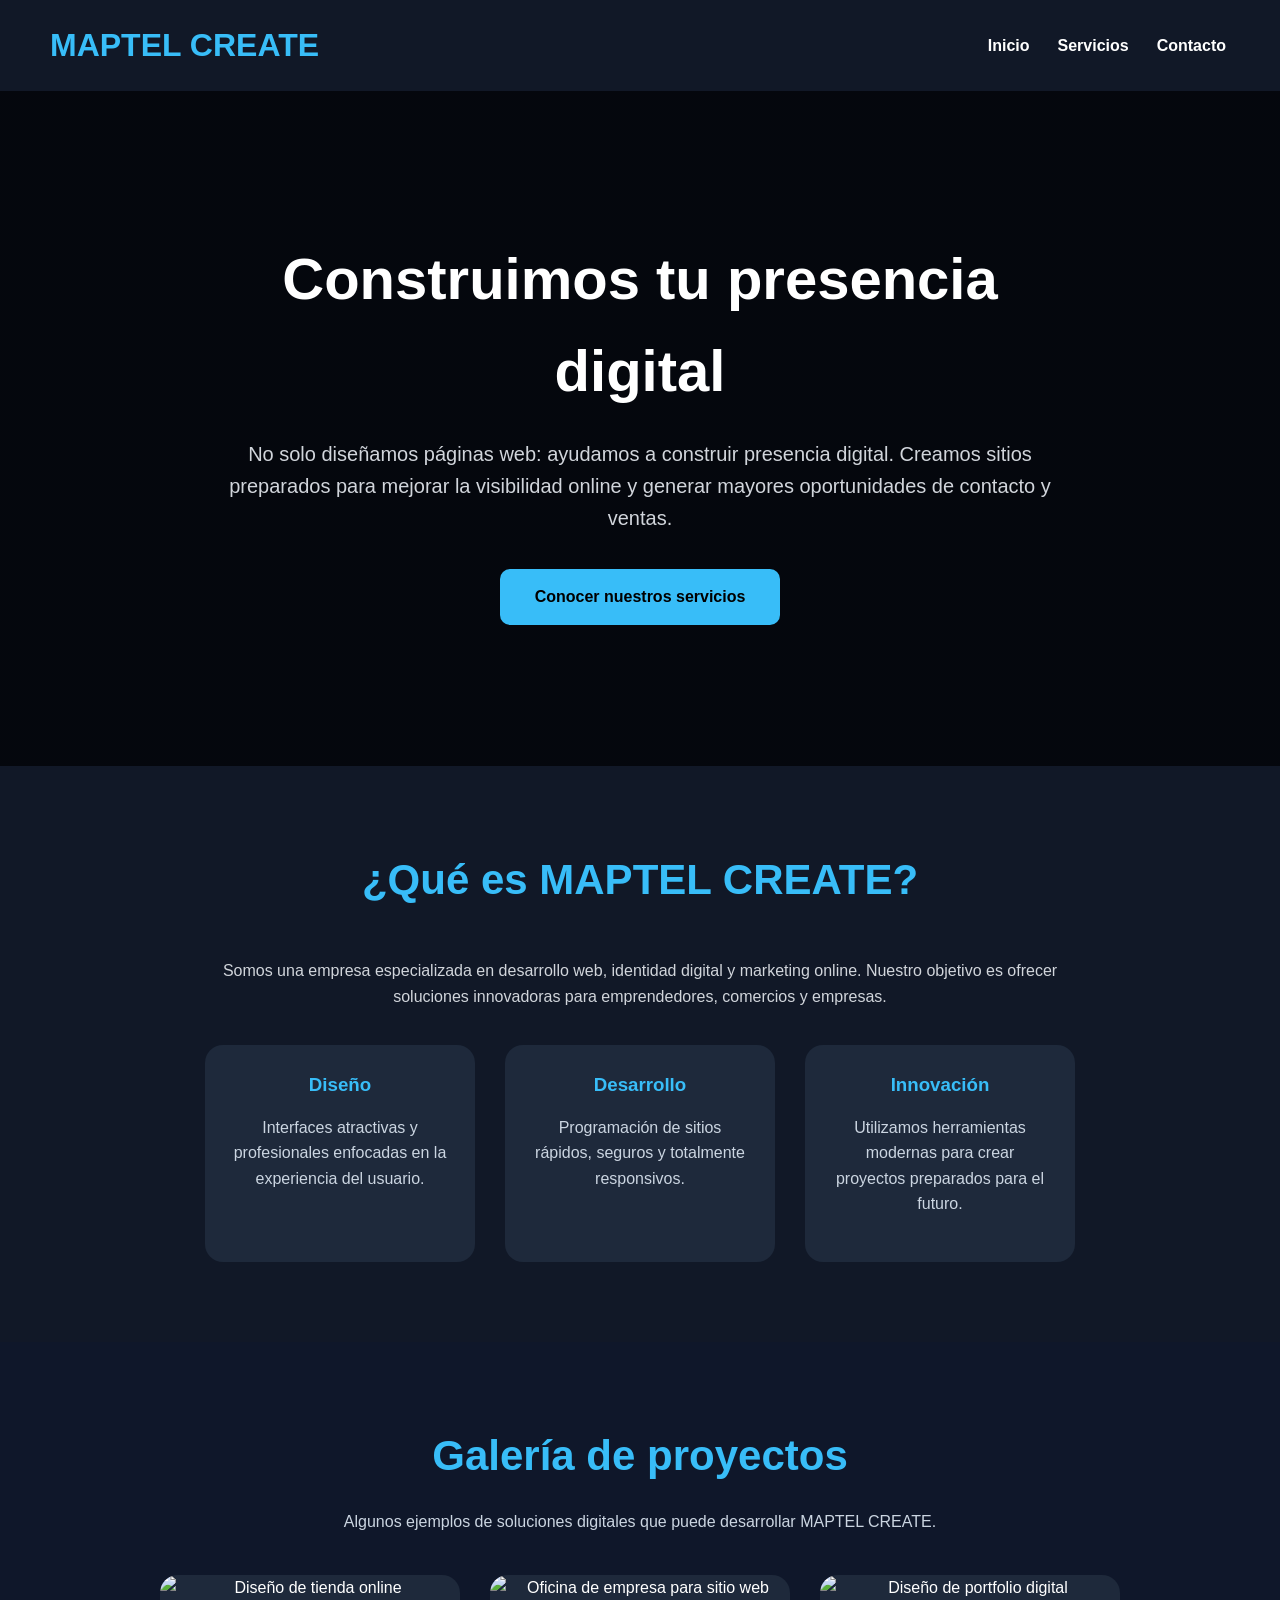
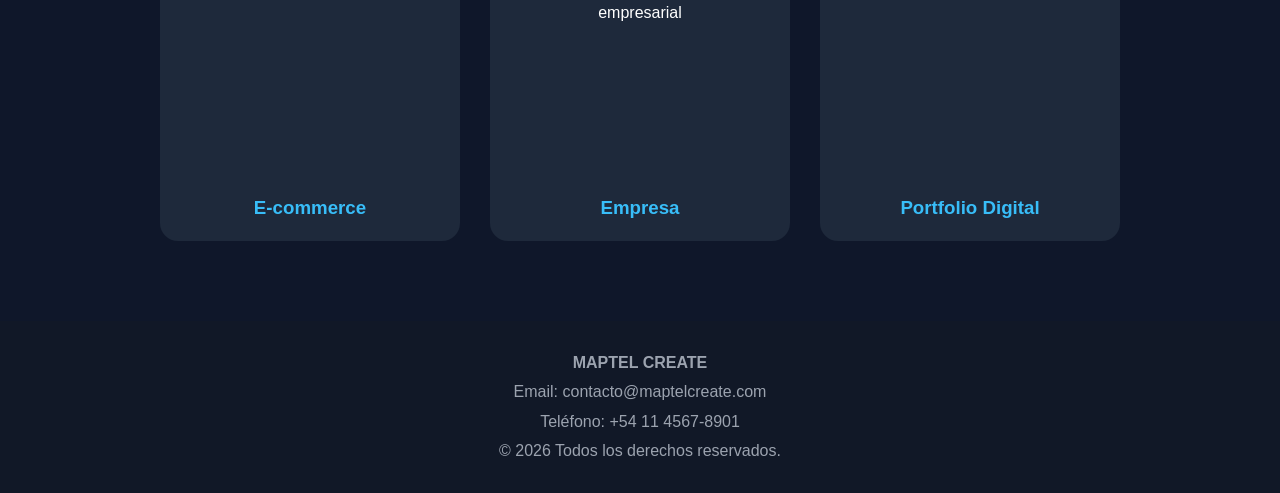
==== index.html @ d8b1b3a0 "Add files via upload" ====
<!DOCTYPE html>
<html lang="es">
<head>
    <meta charset="UTF-8">
    <meta name="viewport" content="width=device-width, initial-scale=1.0">
    <meta name="description" content="MAPTEL CREATE - Diseño, desarrollo y soluciones digitales.">
    <title>MAPTEL CREATE | Inicio</title>
    <link rel="stylesheet" href="styles.css">
</head>
<body>

<header>
    <h1>MAPTEL CREATE</h1>
    <nav aria-label="Navegación principal">
        <a href="index.html">Inicio</a>
        <a href="servicios.html">Servicios</a>
        <a href="contacto.html">Contacto</a>
    </nav>
</header>

<main>
    <section class="hero">
        <div class="hero-content">
            <h2>Construimos tu presencia digital</h2>
            <p>
                No solo diseñamos páginas web: ayudamos a construir presencia digital.
                Creamos sitios preparados para mejorar la visibilidad online y generar
                mayores oportunidades de contacto y ventas.
            </p>
            <a href="servicios.html" class="btn">Conocer nuestros servicios</a>
        </div>
    </section>

    <section class="about">
        <h2 class="section-title">¿Qué es MAPTEL CREATE?</h2>
        <p>
            Somos una empresa especializada en desarrollo web, identidad digital y
            marketing online. Nuestro objetivo es ofrecer soluciones innovadoras para
            emprendedores, comercios y empresas.
        </p>

        <div class="team">
            <article class="member">
                <h3>Diseño</h3>
                <p>Interfaces atractivas y profesionales enfocadas en la experiencia del usuario.</p>
            </article>

            <article class="member">
                <h3>Desarrollo</h3>
                <p>Programación de sitios rápidos, seguros y totalmente responsivos.</p>
            </article>

            <article class="member">
                <h3>Innovación</h3>
                <p>Utilizamos herramientas modernas para crear proyectos preparados para el futuro.</p>
            </article>
        </div>
    </section>

    <section class="gallery">
        <h2 class="section-title">Galería de proyectos</h2>
        <p>Algunos ejemplos de soluciones digitales que puede desarrollar MAPTEL CREATE.</p>

        <div class="gallery-grid">
            <article class="item">
                <img src="https://images.unsplash.com/photo-1556742049-0cfed4f6a45d?auto=format&fit=crop&w=800&q=80" alt="Diseño de tienda online">
                <h3>E-commerce</h3>
            </article>

            <article class="item">
                <img src="https://images.unsplash.com/photo-1497366811353-6870744d04b2?auto=format&fit=crop&w=800&q=80" alt="Oficina de empresa para sitio web empresarial">
                <h3>Empresa</h3>
            </article>

            <article class="item">
                <img src="https://images.unsplash.com/photo-1558655146-9f40138edfeb?auto=format&fit=crop&w=800&q=80" alt="Diseño de portfolio digital">
                <h3>Portfolio Digital</h3>
            </article>
        </div>
    </section>
</main>

<footer>
    <p><strong>MAPTEL CREATE</strong></p>
    <p>Email: contacto@maptelcreate.com</p>
    <p>Teléfono: +54 11 4567-8901</p>
    <p>&copy; 2026 Todos los derechos reservados.</p>
</footer>

</body>
</html>
---- styles.css ----
/* =========================
   Maptel Create - CSS externo
   ========================= */

:root {
    --color-fondo: #0f172a;
    --color-header: #111827;
    --color-card: #1e293b;
    --color-hover: #334155;
    --color-principal: #38bdf8;
    --texto: #ffffff;
    --gris: #cbd5e1;
    --radio: 18px;
    --espacio: 30px;
    --fuente: Arial, sans-serif;
}

* {
    margin: 0;
    padding: 0;
    box-sizing: border-box;
    font-family: var(--fuente);
    scroll-behavior: smooth;
}

body {
    background: var(--color-fondo);
    color: var(--texto);
    line-height: 1.6;
}

header {
    background: var(--color-header);
    padding: 20px 50px;
    display: flex;
    justify-content: space-between;
    align-items: center;
    position: sticky;
    top: 0;
    z-index: 1000;
}

header h1 {
    color: var(--color-principal);
}

nav {
    display: flex;
    gap: 20px;
    flex-wrap: wrap;
    justify-content: center;
}

nav a {
    color: var(--texto);
    text-decoration: none;
    font-weight: bold;
    padding: 8px 4px;
    transition: all 0.3s ease;
}

nav a:hover {
    color: var(--color-principal);
    transform: translateY(-2px);
}

main {
    min-height: 70vh;
}

.hero {
    min-height: 75vh;
    display: flex;
    justify-content: center;
    align-items: center;
    text-align: center;
    padding: 40px 20px;
    background:
        linear-gradient(rgba(0, 0, 0, 0.7), rgba(0, 0, 0, 0.7)),
        url("https://images.unsplash.com/photo-1498050108023-c5249f4df085?auto=format&fit=crop&w=1600&q=80");
    background-size: cover;
    background-position: center;
}

.hero-content {
    max-width: 850px;
}

.hero h2 {
    font-size: clamp(40px, 6vw, 58px);
    margin-bottom: 20px;
}

.hero p {
    color: #d1d5db;
    font-size: 20px;
    margin-bottom: 35px;
}

.btn {
    display: inline-block;
    padding: 15px 35px;
    background: var(--color-principal);
    color: #000000;
    text-decoration: none;
    border: none;
    border-radius: 10px;
    font-weight: bold;
    cursor: pointer;
    transition: all 0.3s ease;
}

.btn:hover {
    background: var(--texto);
    transform: translateY(-3px);
}

section {
    padding: 80px 50px;
}

.section-title {
    color: var(--color-principal);
    font-size: 42px;
    text-align: center;
    margin-bottom: 45px;
}

.cards,
.team,
.gallery-grid {
    display: flex;
    justify-content: center;
    gap: var(--espacio);
    flex-wrap: wrap;
}

.card,
.member,
.item {
    background: var(--color-card);
    border-radius: var(--radio);
    transition: all 0.3s ease;
}

.card {
    width: 320px;
    padding: 35px;
}

.card:hover,
.member:hover,
.item:hover {
    background: var(--color-hover);
    transform: translateY(-8px);
}

.card h3,
.member h3,
.item h3 {
    color: var(--color-principal);
    margin-bottom: 15px;
}

.card p,
.member p {
    color: var(--gris);
    margin-bottom: 20px;
}

.card a {
    display: inline-block;
    background: var(--color-principal);
    color: #000000;
    text-decoration: none;
    padding: 10px 18px;
    border-radius: 8px;
    font-weight: bold;
    transition: all 0.3s ease;
}

.card a:hover {
    background: var(--texto);
    transform: translateY(-2px);
}

.about,
.nosotros {
    background: var(--color-header);
    text-align: center;
}

.about > p,
.nosotros > p {
    max-width: 900px;
    margin: 0 auto 35px;
    color: #d1d5db;
}

.member {
    width: 270px;
    padding: 25px;
}

.gallery {
    text-align: center;
}

.gallery > p {
    color: var(--gris);
    margin: -25px auto 40px;
    max-width: 850px;
}

.item {
    width: 300px;
    overflow: hidden;
}

.item img {
    display: block;
    width: 100%;
    height: 200px;
    object-fit: cover;
}

.item h3 {
    padding: 18px;
    margin: 0;
}

.contact {
    text-align: center;
}

.contact > p {
    color: var(--gris);
    margin: -25px auto 35px;
}

.contact-form {
    max-width: 700px;
    margin: auto;
    display: flex;
    flex-direction: column;
    gap: 20px;
}

.contact-form label {
    text-align: left;
    font-weight: bold;
    color: var(--gris);
}

.contact-form input,
.contact-form textarea,
.contact-form select {
    width: 100%;
    padding: 15px;
    border: 2px solid transparent;
    border-radius: 10px;
    background: var(--color-card);
    color: var(--texto);
    font-size: 16px;
    outline: none;
    transition: border-color 0.3s ease;
}

.contact-form input:focus,
.contact-form textarea:focus,
.contact-form select:focus {
    border-color: var(--color-principal);
}

.contact-form textarea {
    resize: vertical;
    min-height: 150px;
}

footer {
    background: var(--color-header);
    text-align: center;
    padding: 25px;
    color: #9ca3af;
}

footer p {
    margin: 4px 0;
}

.page-intro {
    text-align: center;
    padding: 70px 20px 20px;
}

.page-intro h2 {
    color: var(--color-principal);
    font-size: 42px;
    margin-bottom: 15px;
}

.page-intro p {
    color: var(--gris);
    max-width: 850px;
    margin: auto;
}

@media (max-width: 768px) {
    header {
        flex-direction: column;
        gap: 15px;
        padding: 20px;
    }

    nav {
        gap: 12px;
    }

    section {
        padding: 60px 20px;
    }

    .hero h2 {
        font-size: 40px;
    }

    .hero p {
        font-size: 18px;
    }

    .section-title,
    .page-intro h2 {
        font-size: 34px;
    }
}
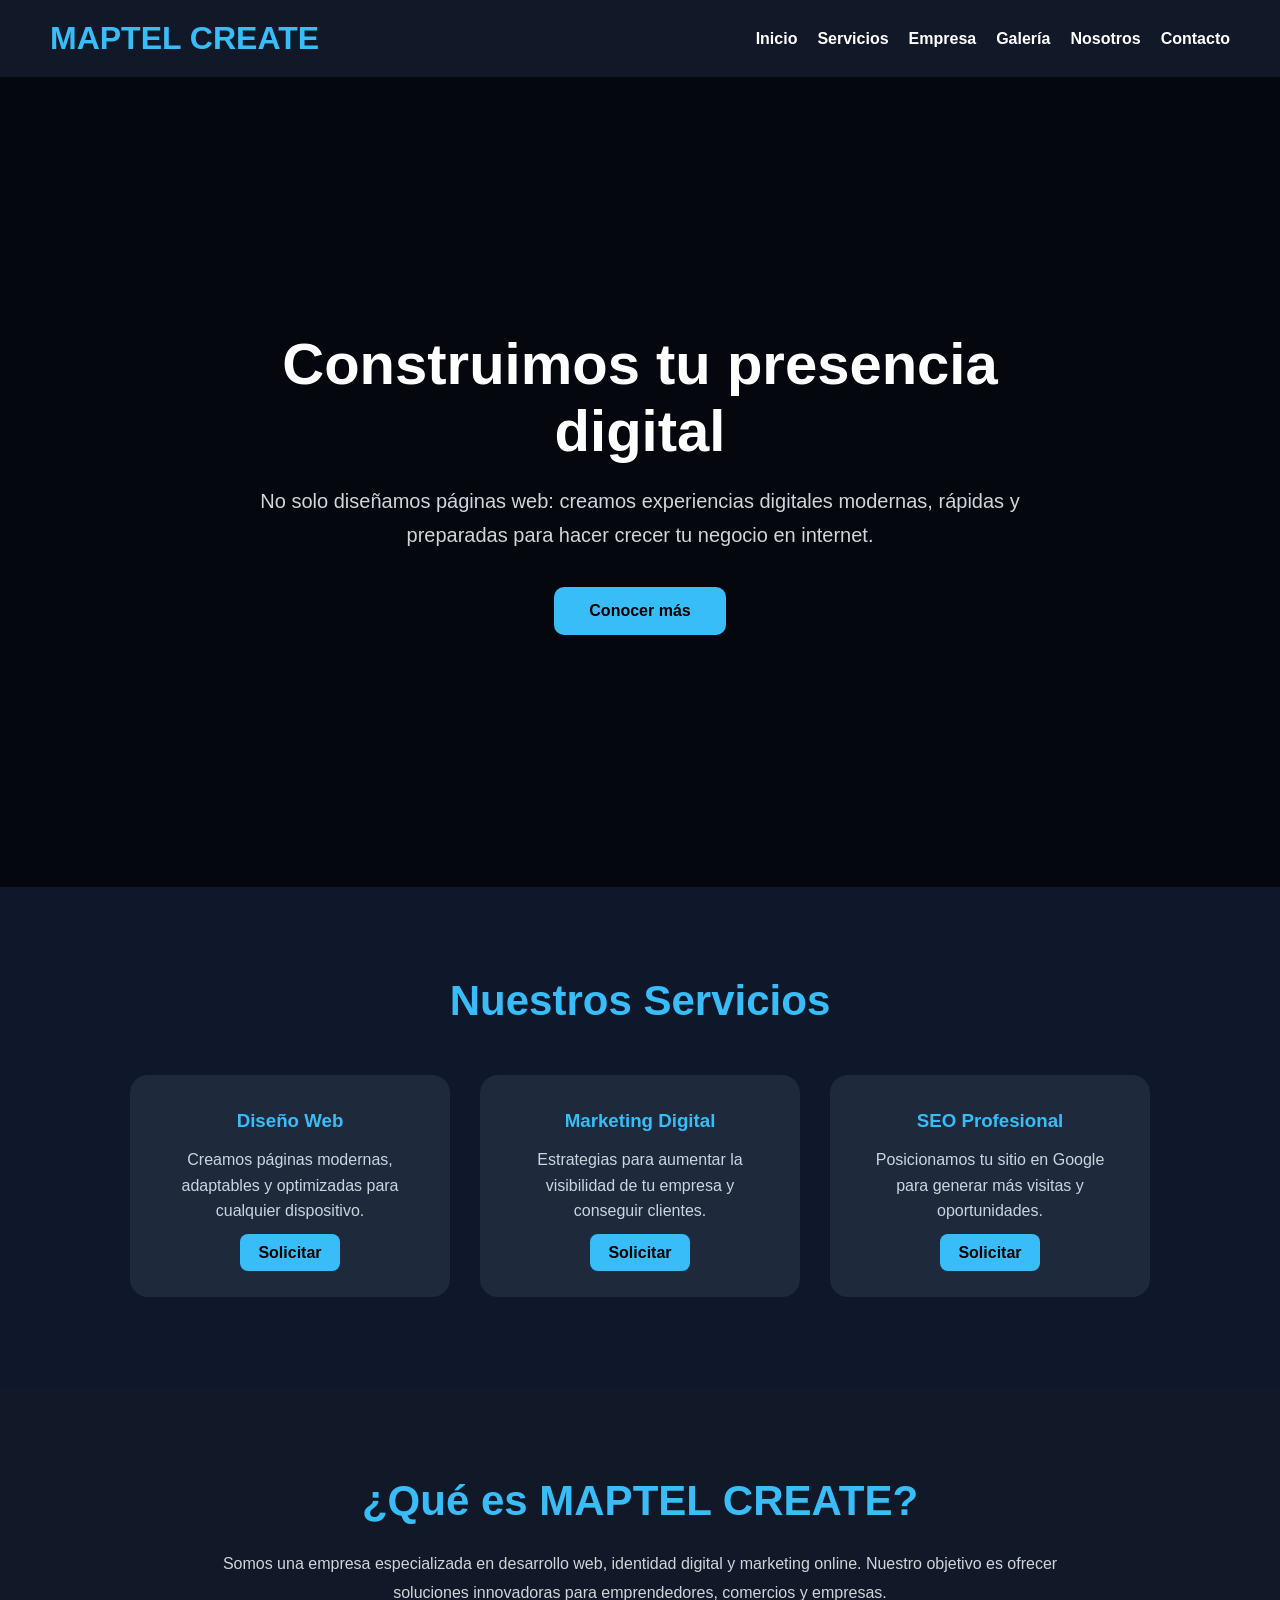
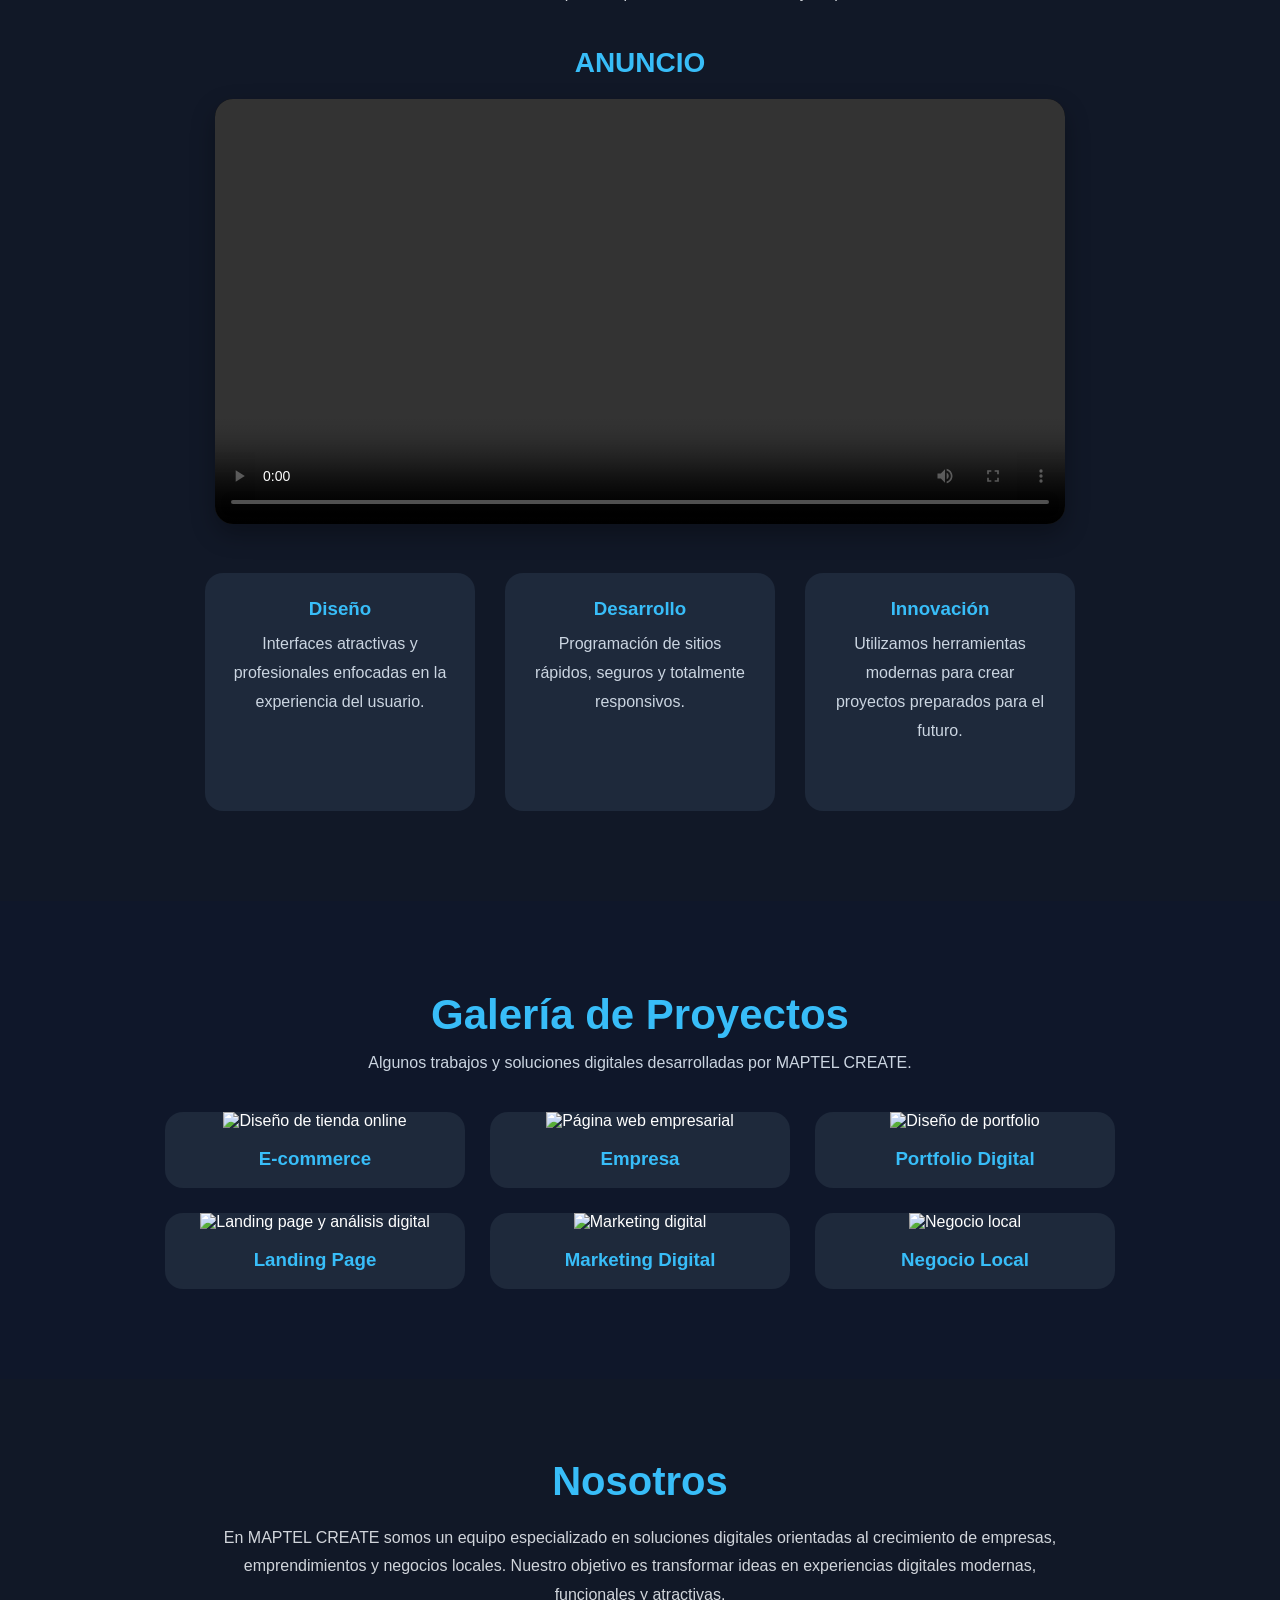
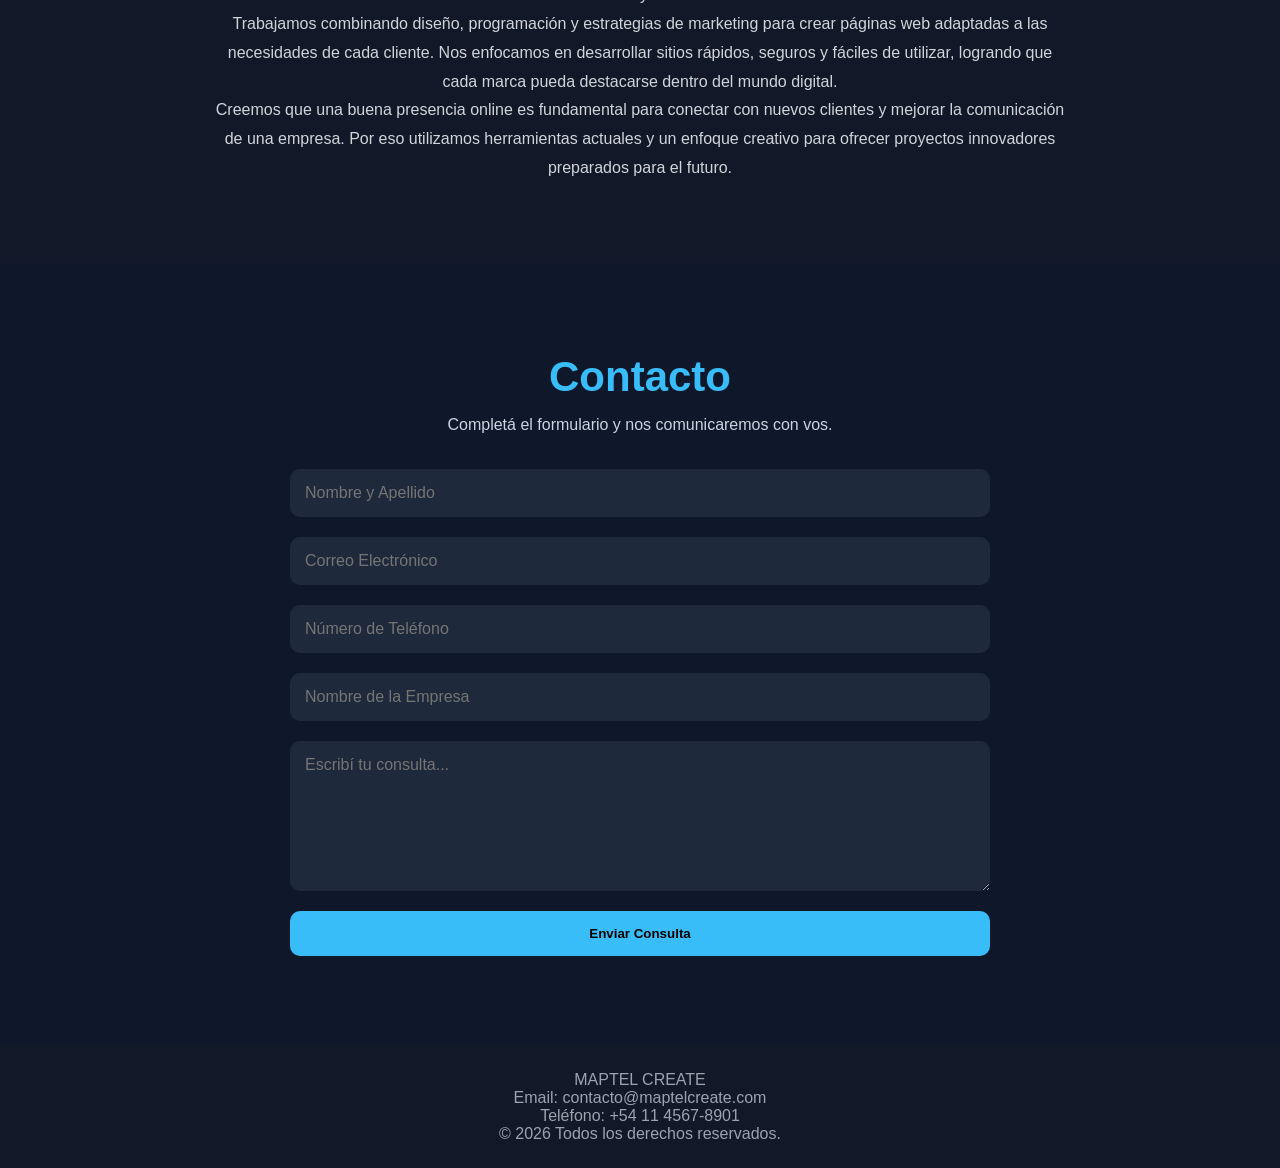
==== commit 6ff11cca: "Add files via upload" ====
--- a/index.html
+++ b/index.html
@@ -1,91 +1,503 @@
-<!DOCTYPE html>
-<html lang="es">
-<head>
-    <meta charset="UTF-8">
-    <meta name="viewport" content="width=device-width, initial-scale=1.0">
-    <meta name="description" content="MAPTEL CREATE - Diseño, desarrollo y soluciones digitales.">
-    <title>MAPTEL CREATE | Inicio</title>
-    <link rel="stylesheet" href="styles.css">
-</head>
-<body>
-
-<header>
-    <h1>MAPTEL CREATE</h1>
-    <nav aria-label="Navegación principal">
-        <a href="index.html">Inicio</a>
-        <a href="servicios.html">Servicios</a>
-        <a href="contacto.html">Contacto</a>
-    </nav>
-</header>
-
-<main>
-    <section class="hero">
-        <div class="hero-content">
-            <h2>Construimos tu presencia digital</h2>
-            <p>
-                No solo diseñamos páginas web: ayudamos a construir presencia digital.
-                Creamos sitios preparados para mejorar la visibilidad online y generar
-                mayores oportunidades de contacto y ventas.
-            </p>
-            <a href="servicios.html" class="btn">Conocer nuestros servicios</a>
-        </div>
-    </section>
-
-    <section class="about">
-        <h2 class="section-title">¿Qué es MAPTEL CREATE?</h2>
-        <p>
-            Somos una empresa especializada en desarrollo web, identidad digital y
-            marketing online. Nuestro objetivo es ofrecer soluciones innovadoras para
-            emprendedores, comercios y empresas.
-        </p>
-
-        <div class="team">
-            <article class="member">
-                <h3>Diseño</h3>
-                <p>Interfaces atractivas y profesionales enfocadas en la experiencia del usuario.</p>
-            </article>
-
-            <article class="member">
-                <h3>Desarrollo</h3>
-                <p>Programación de sitios rápidos, seguros y totalmente responsivos.</p>
-            </article>
-
-            <article class="member">
-                <h3>Innovación</h3>
-                <p>Utilizamos herramientas modernas para crear proyectos preparados para el futuro.</p>
-            </article>
-        </div>
-    </section>
-
-    <section class="gallery">
-        <h2 class="section-title">Galería de proyectos</h2>
-        <p>Algunos ejemplos de soluciones digitales que puede desarrollar MAPTEL CREATE.</p>
-
-        <div class="gallery-grid">
-            <article class="item">
-                <img src="https://images.unsplash.com/photo-1556742049-0cfed4f6a45d?auto=format&fit=crop&w=800&q=80" alt="Diseño de tienda online">
-                <h3>E-commerce</h3>
-            </article>
-
-            <article class="item">
-                <img src="https://images.unsplash.com/photo-1497366811353-6870744d04b2?auto=format&fit=crop&w=800&q=80" alt="Oficina de empresa para sitio web empresarial">
-                <h3>Empresa</h3>
-            </article>
-
-            <article class="item">
-                <img src="https://images.unsplash.com/photo-1558655146-9f40138edfeb?auto=format&fit=crop&w=800&q=80" alt="Diseño de portfolio digital">
-                <h3>Portfolio Digital</h3>
-            </article>
-        </div>
-    </section>
-</main>
-
-<footer>
-    <p><strong>MAPTEL CREATE</strong></p>
-    <p>Email: contacto@maptelcreate.com</p>
-    <p>Teléfono: +54 11 4567-8901</p>
-    <p>&copy; 2026 Todos los derechos reservados.</p>
-</footer>
-
-</body>
-</html>
+<!DOCTYPE html>
+<html lang="es">
+<head>
+<meta charset="UTF-8">
+<meta name="viewport" content="width=device-width, initial-scale=1.0">
+<title>MAPTEL CREATE</title>
+<style>
+/* VARIABLES CSS */
+:root{
+--color-fondo:#0f172a;
+--color-header:#111827;
+--color-card:#1e293b;
+--color-hover:#334155;
+--color-principal:#38bdf8;
+--texto:#ffffff;
+--gris:#cbd5e1;
+--radio:18px;
+--espacio:30px;
+--fuente:Arial, sans-serif;
+}
+*{
+margin:0;
+padding:0;
+box-sizing:border-box;
+font-family:var(--fuente);
+scroll-behavior:smooth;
+}
+body{
+background:var(--color-fondo);
+color:var(--texto);
+}
+/* HEADER */
+header{
+background:var(--color-header);
+padding:20px 50px;
+display:flex;
+justify-content:space-between;
+
+align-items:center;
+position:sticky;
+top:0;
+z-index:1000;
+}
+header h1{
+color:var(--color-principal);
+}
+nav{
+display:flex;
+gap:20px;
+}
+nav a{
+color:white;
+text-decoration:none;
+font-weight:bold;
+}
+nav a:hover{
+color:var(--color-principal);
+}
+/* HERO */
+.hero{
+height:90vh;
+display:flex;
+justify-content:center;
+align-items:center;
+text-align:center;
+padding:20px;
+background:
+linear-gradient(rgba(0,0,0,.7),rgba(0,0,0,.7)),
+url("https://images.unsplash.com/photo-1498050108023-c5249f4df085");
+background-size:cover;
+background-position:center;
+}
+.hero-content{
+max-width:850px;
+
+}
+.hero h2{
+font-size:58px;
+margin-bottom:20px;
+}
+.hero p{
+color:#d1d5db;
+font-size:20px;
+line-height:1.7;
+margin-bottom:35px;
+}
+.btn{
+display:inline-block;
+padding:15px 35px;
+background:var(--color-principal);
+color:black;
+text-decoration:none;
+border-radius:10px;
+font-weight:bold;
+}
+.btn:hover{
+background:white;
+}
+/* SERVICIOS */
+.services{
+padding:90px 50px;
+text-align:center;
+}
+.services h2{
+color:var(--color-principal);
+font-size:42px;
+margin-bottom:50px;
+}
+.cards{
+display:flex;
+
+justify-content:center;
+gap:30px;
+flex-wrap:wrap;
+}
+.card{
+width:320px;
+background:var(--color-card);
+padding:35px;
+border-radius:var(--radio);
+transition:.3s;
+}
+.card:hover{
+background:var(--color-hover);
+transform:translateY(-8px);
+}
+.card h3{
+color:var(--color-principal);
+margin-bottom:15px;
+}
+.card p{
+color:var(--gris);
+margin-bottom:20px;
+line-height:1.6;
+}
+.card a{
+background:var(--color-principal);
+color:black;
+text-decoration:none;
+padding:10px 18px;
+border-radius:8px;
+font-weight:bold;
+}
+/* EMPRESA */
+.about{
+background:var(--color-header);
+padding:90px 50px;
+
+text-align:center;
+}
+.about h2{
+color:var(--color-principal);
+font-size:42px;
+margin-bottom:25px;
+}
+.about p{
+max-width:900px;
+margin:auto;
+color:#d1d5db;
+line-height:1.8;
+margin-bottom:40px;
+}
+/* VIDEO ANUNCIO */
+.about-video{
+    max-width:850px;
+    margin:0 auto 45px;
+}
+.about-video h3{
+    color:var(--color-principal);
+    font-size:28px;
+    margin-bottom:20px;
+}
+.about-video video{
+    width:100%;
+    max-height:480px;
+    border-radius:var(--radio);
+    background:#000;
+    box-shadow:0 10px 25px rgba(0,0,0,.3);
+}
+
+/* EQUIPO */
+.team{
+display:flex;
+justify-content:center;
+gap:30px;
+flex-wrap:wrap;
+}
+.member{
+width:270px;
+background:var(--color-card);
+padding:25px;
+border-radius:var(--radio);
+}
+.member:hover{
+background:var(--color-hover);
+}
+.member h3{
+color:var(--color-principal);
+margin-bottom:10px;
+}
+.member p{
+
+color:var(--gris);
+}
+/* GALERÍA */
+.gallery{
+padding:90px 50px;
+text-align:center;
+}
+.gallery h2{
+color:var(--color-principal);
+font-size:42px;
+margin-bottom:15px;
+}
+.gallery p{
+color:var(--gris);
+margin-bottom:40px;
+}
+.gallery-grid{
+display:flex;
+justify-content:center;
+gap:25px;
+flex-wrap:wrap;
+}
+.item{
+width:300px;
+background:var(--color-card);
+border-radius:18px;
+overflow:hidden;
+transition:.3s;
+}
+.item:hover{
+transform:translateY(-8px);
+}
+.item img{
+width:100%;
+height:200px;
+
+object-fit:cover;
+}
+.item h3{
+padding:18px;
+color:var(--color-principal);
+}
+/* NOSOTROS */
+.nosotros{
+background:var(--color-header);
+padding:80px 50px;
+text-align:center;
+}
+.nosotros h2{
+color:var(--color-principal);
+font-size:40px;
+margin-bottom:20px;
+}
+.nosotros p{
+max-width:850px;
+margin:auto;
+color:#d1d5db;
+line-height:1.8;
+}
+/* CONTACTO */
+.contact{
+padding:90px 50px;
+text-align:center;
+}
+.contact h2{
+color:var(--color-principal);
+font-size:42px;
+margin-bottom:15px;
+}
+.contact p{
+
+color:var(--gris);
+margin-bottom:35px;
+}
+.contact-form{
+max-width:700px;
+margin:auto;
+display:flex;
+flex-direction:column;
+gap:20px;
+}
+.contact-form input,
+.contact-form textarea{
+padding:15px;
+border:none;
+border-radius:10px;
+background:var(--color-card);
+color:white;
+font-size:16px;
+}
+.contact-form textarea{
+resize:vertical;
+min-height:150px;
+}
+.contact-form button{
+border:none;
+cursor:pointer;
+}
+/* FOOTER */
+footer{
+background:var(--color-header);
+text-align:center;
+padding:25px;
+color:#9ca3af;
+}
+/* RESPONSIVE */
+
+@media(max-width:768px){
+header{
+flex-direction:column;
+gap:15px;
+}
+nav{
+flex-wrap:wrap;
+justify-content:center;
+}
+.hero h2{
+font-size:40px;
+}
+}
+</style>
+</head>
+<body>
+<!-- HEADER -->
+<header>
+<h1>MAPTEL CREATE</h1>
+<nav>
+<a href="#inicio">Inicio</a>
+<a href="#servicios">Servicios</a>
+<a href="#empresa">Empresa</a>
+<a href="#galeria">Galería</a>
+<a href="#nosotros">Nosotros</a>
+<a href="#contacto">Contacto</a>
+</nav>
+</header>
+<main>
+<!-- HERO -->
+
+<section class="hero" id="inicio">
+<div class="hero-content">
+<h2>Construimos tu presencia digital</h2>
+<p>
+No solo diseñamos páginas web: creamos experiencias digitales modernas,
+rápidas y preparadas para hacer crecer tu negocio en internet.
+</p>
+<a href="#empresa" class="btn">Conocer más</a>
+</div>
+</section>
+<!-- SERVICIOS -->
+<section class="services" id="servicios">
+<h2>Nuestros Servicios</h2>
+<div class="cards">
+<article class="card">
+<h3>Diseño Web</h3>
+<p>Creamos páginas modernas, adaptables y optimizadas para cualquier
+dispositivo.</p>
+<a href="#contacto">Solicitar</a>
+</article>
+<article class="card">
+<h3>Marketing Digital</h3>
+<p>Estrategias para aumentar la visibilidad de tu empresa y conseguir
+clientes.</p>
+<a href="#contacto">Solicitar</a>
+</article>
+<article class="card">
+<h3>SEO Profesional</h3>
+
+<p>Posicionamos tu sitio en Google para generar más visitas y
+oportunidades.</p>
+<a href="#contacto">Solicitar</a>
+</article>
+</div>
+</section>
+<!-- EMPRESA -->
+<section class="about" id="empresa">
+<h2>¿Qué es MAPTEL CREATE?</h2>
+<p>
+Somos una empresa especializada en desarrollo web, identidad digital y
+marketing online. Nuestro objetivo es ofrecer soluciones innovadoras
+para
+emprendedores, comercios y empresas.
+</p>
+
+<!-- VIDEO ANUNCIO -->
+<div class="about-video">
+    <h3>ANUNCIO</h3>
+    <video controls preload="metadata">
+        <source src="ANUNCIO.mp4" type="video/mp4">
+        Tu navegador no puede reproducir este video.
+    </video>
+</div>
+
+<div class="team">
+<article class="member">
+<h3>Diseño</h3>
+<p>Interfaces atractivas y profesionales enfocadas en la experiencia
+del usuario.</p>
+</article>
+<article class="member">
+<h3>Desarrollo</h3>
+<p>Programación de sitios rápidos, seguros y totalmente
+responsivos.</p>
+</article>
+<article class="member">
+<h3>Innovación</h3>
+<p>Utilizamos herramientas modernas para crear proyectos preparados
+para el futuro.</p>
+</article>
+</div>
+
+</section>
+<!-- GALERÍA -->
+<section class="gallery" id="galeria">
+    <h2>Galería de Proyectos</h2>
+    <p>Algunos trabajos y soluciones digitales desarrolladas por MAPTEL CREATE.</p>
+    
+    <div class="gallery-grid">
+    
+    <article class="item">
+    <img src="https://images.unsplash.com/photo-1556742049-0cfed4f6a45d" alt="Diseño de tienda online">
+    <h3>E-commerce</h3>
+    </article>
+    
+    <article class="item">
+    <img src="https://images.unsplash.com/photo-1497366811353-6870744d04b2" alt="Página web empresarial">
+    <h3>Empresa</h3>
+    </article>
+    
+    <article class="item">
+    <img src="https://images.unsplash.com/photo-1558655146-9f40138edfeb" alt="Diseño de portfolio">
+    <h3>Portfolio Digital</h3>
+    </article>
+    
+    <article class="item">
+    <img src="https://images.unsplash.com/photo-1460925895917-afdab827c52f" alt="Landing page y análisis digital">
+    <h3>Landing Page</h3>
+    </article>
+    
+    <article class="item">
+    <img src="https://images.unsplash.com/photo-1432888622747-4eb9a8efeb07" alt="Marketing digital">
+    <h3>Marketing Digital</h3>
+    </article>
+    
+    <article class="item">
+    <img src="https://images.unsplash.com/photo-1556761175-b413da4baf72" alt="Negocio local">
+    <h3>Negocio Local</h3>
+    </article>
+    
+    </div>
+    </section>
+<!-- NOSOTROS -->
+<section class="nosotros" id="nosotros">
+
+    <h2>Nosotros</h2>
+    
+    <p>
+    En MAPTEL CREATE somos un equipo especializado en soluciones digitales
+    orientadas al crecimiento de empresas, emprendimientos y negocios locales.
+    Nuestro objetivo es transformar ideas en experiencias digitales modernas,
+    funcionales y atractivas.
+    </p>
+    
+    <p>
+    Trabajamos combinando diseño, programación y estrategias de marketing para
+    crear páginas web adaptadas a las necesidades de cada cliente. Nos enfocamos
+    en desarrollar sitios rápidos, seguros y fáciles de utilizar, logrando que
+    cada marca pueda destacarse dentro del mundo digital.
+    </p>
+    
+    <p>
+    Creemos que una buena presencia online es fundamental para conectar con
+    nuevos clientes y mejorar la comunicación de una empresa. Por eso utilizamos
+    herramientas actuales y un enfoque creativo para ofrecer proyectos
+    innovadores preparados para el futuro.
+    </p>
+    
+    </section>
+<!-- CONTACTO -->
+<section class="contact" id="contacto">
+<h2>Contacto</h2>
+<p>Completá el formulario y nos comunicaremos con vos.</p>
+<form class="contact-form">
+<input type="text" placeholder="Nombre y Apellido" required>
+<input type="email" placeholder="Correo Electrónico" required>
+<input type="tel" placeholder="Número de Teléfono" required>
+<input type="text" placeholder="Nombre de la Empresa" required>
+<textarea placeholder="Escribí tu consulta..." required></textarea>
+<button class="btn" type="submit">Enviar Consulta</button>
+</form>
+
+</section>
+</main>
+<!-- FOOTER -->
+<footer>
+<p>MAPTEL CREATE</p>
+<p>Email: contacto@maptelcreate.com</p>
+<p>Teléfono: +54 11 4567-8901</p>
+<p>© 2026 Todos los derechos reservados.</p>
+</footer>
+</body>
+</html>
